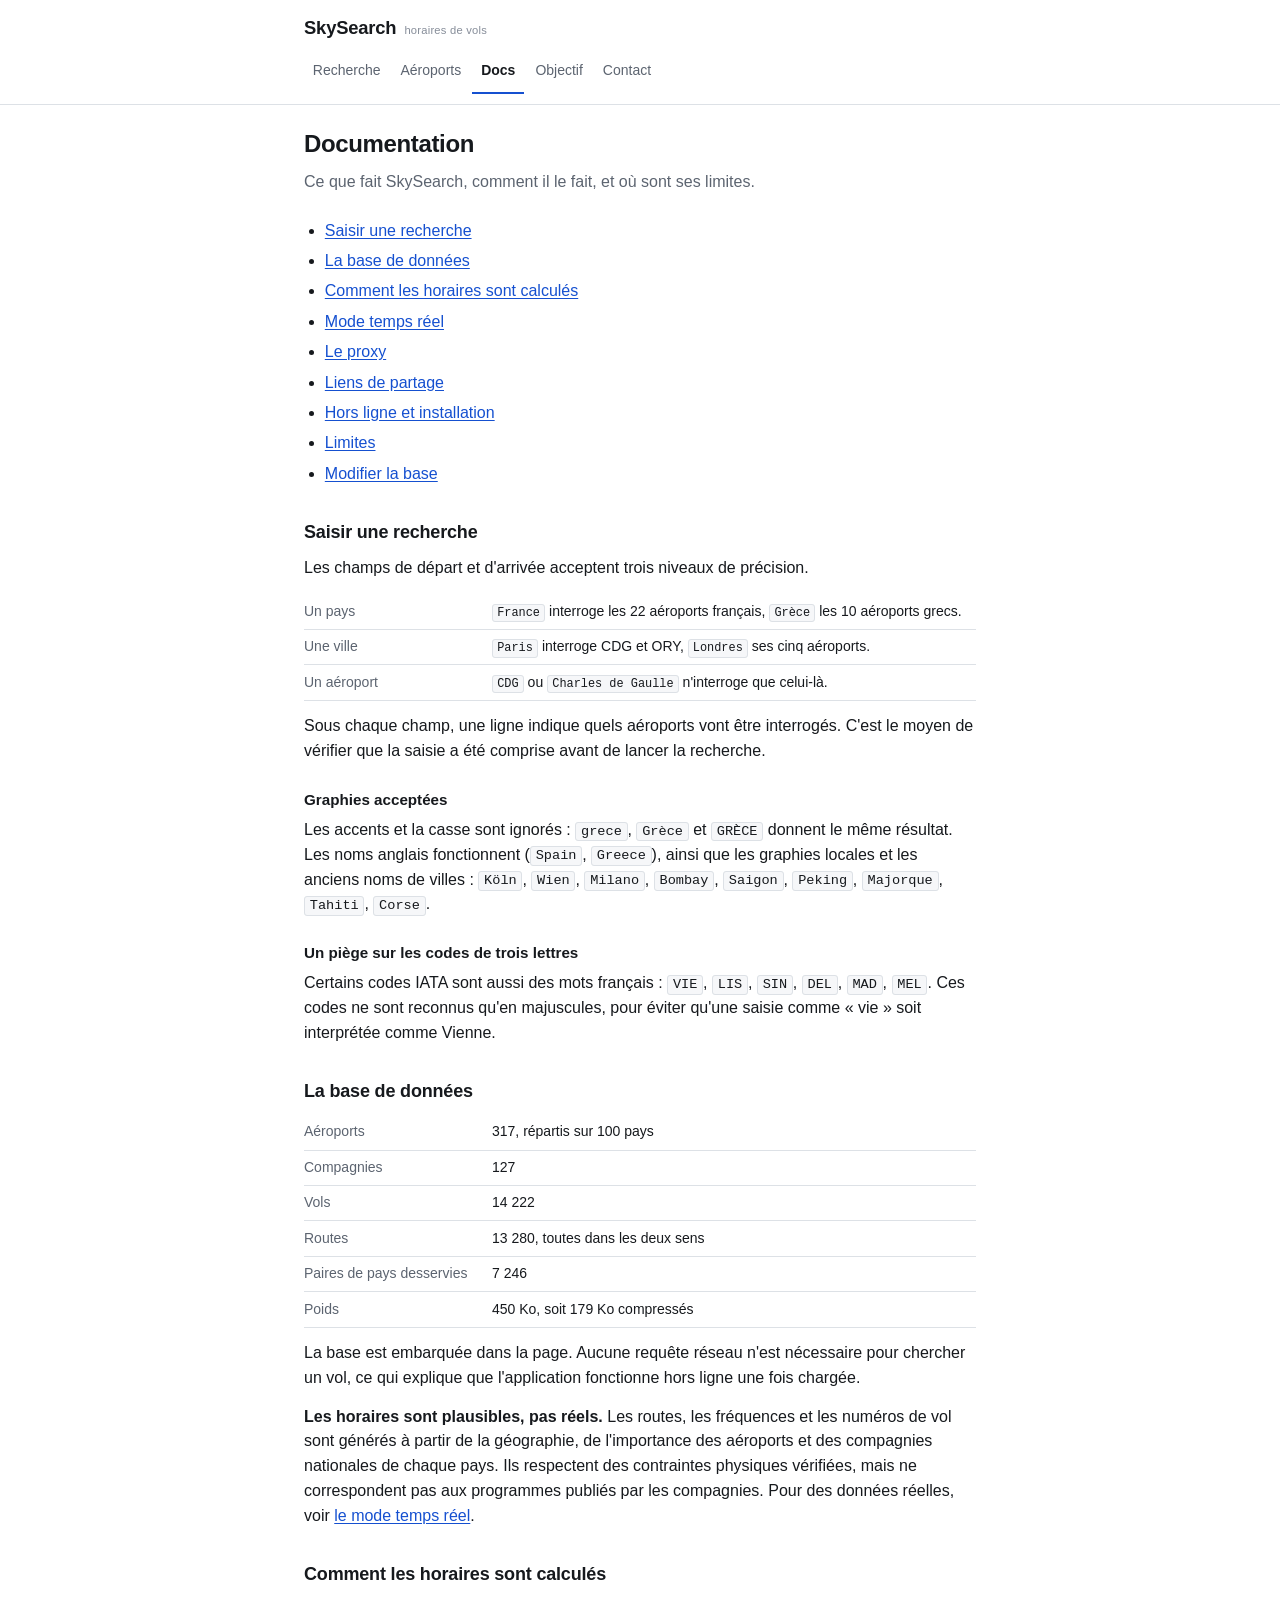
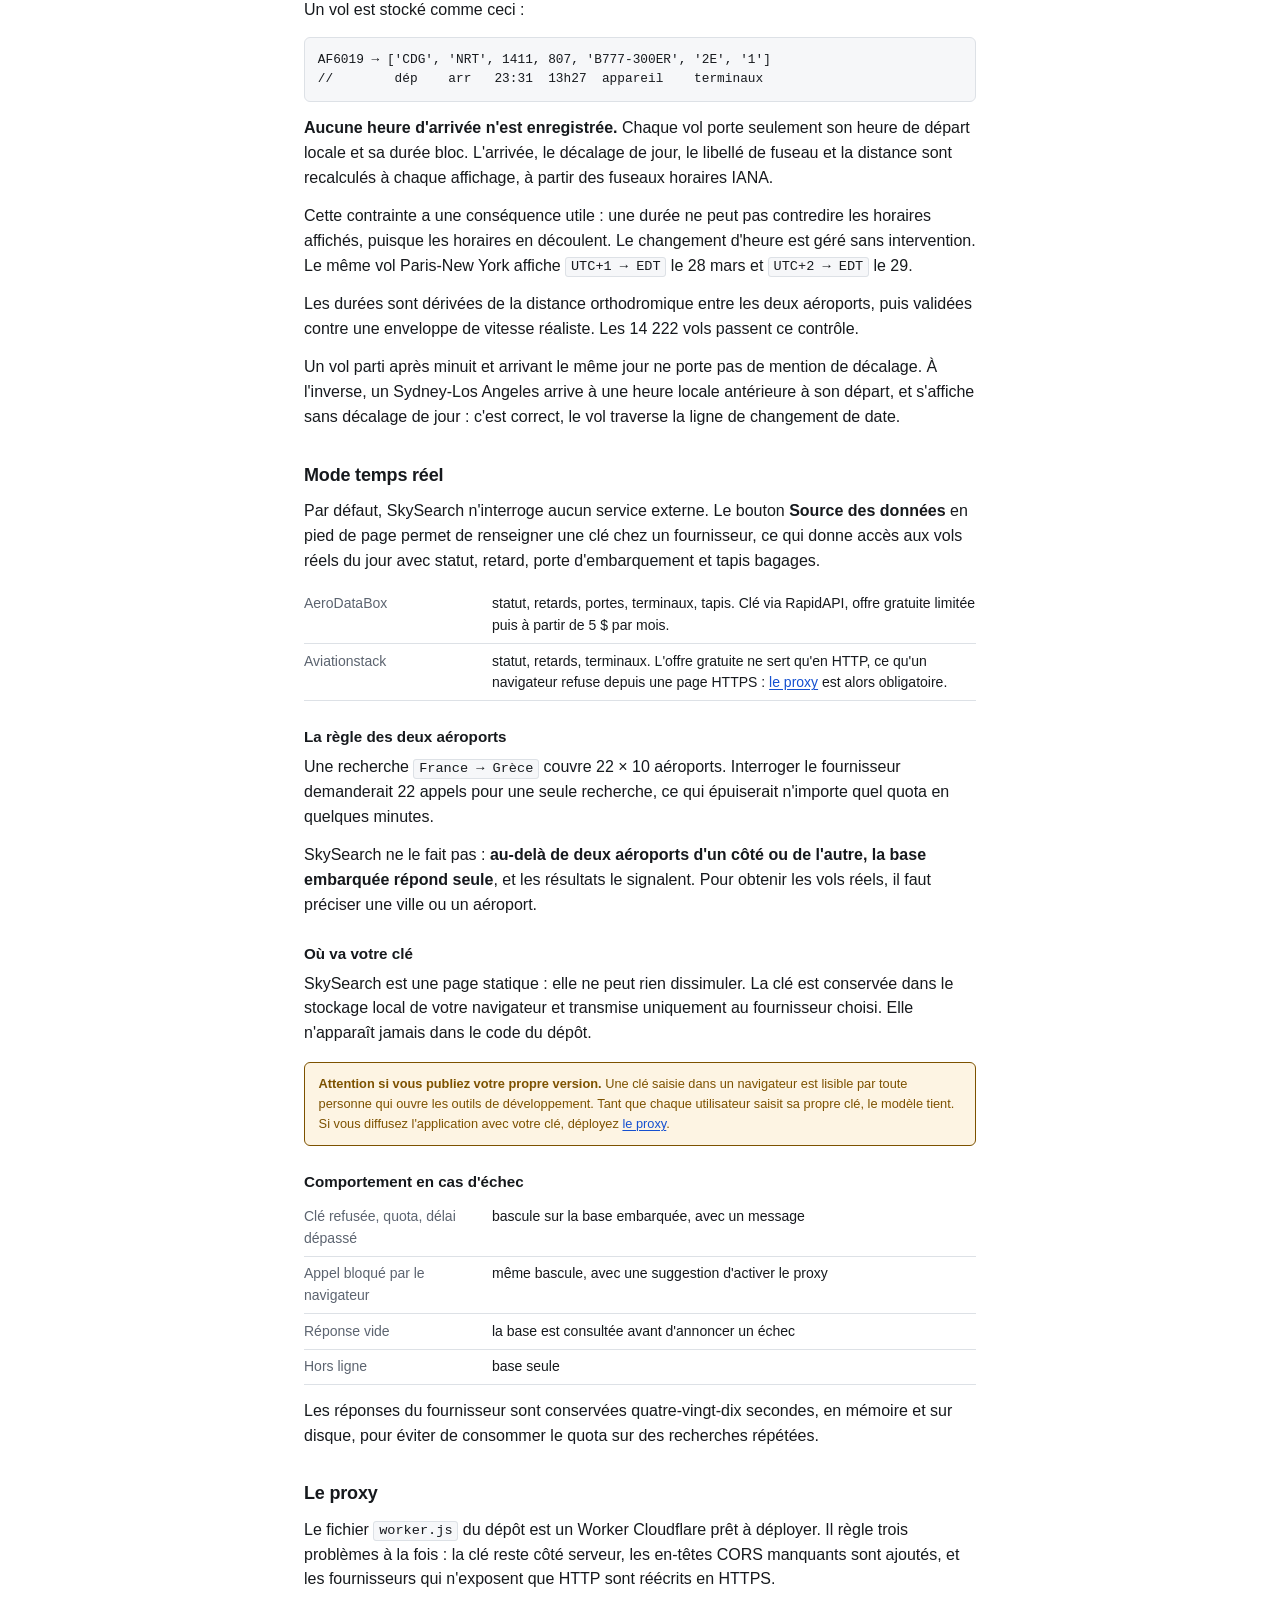
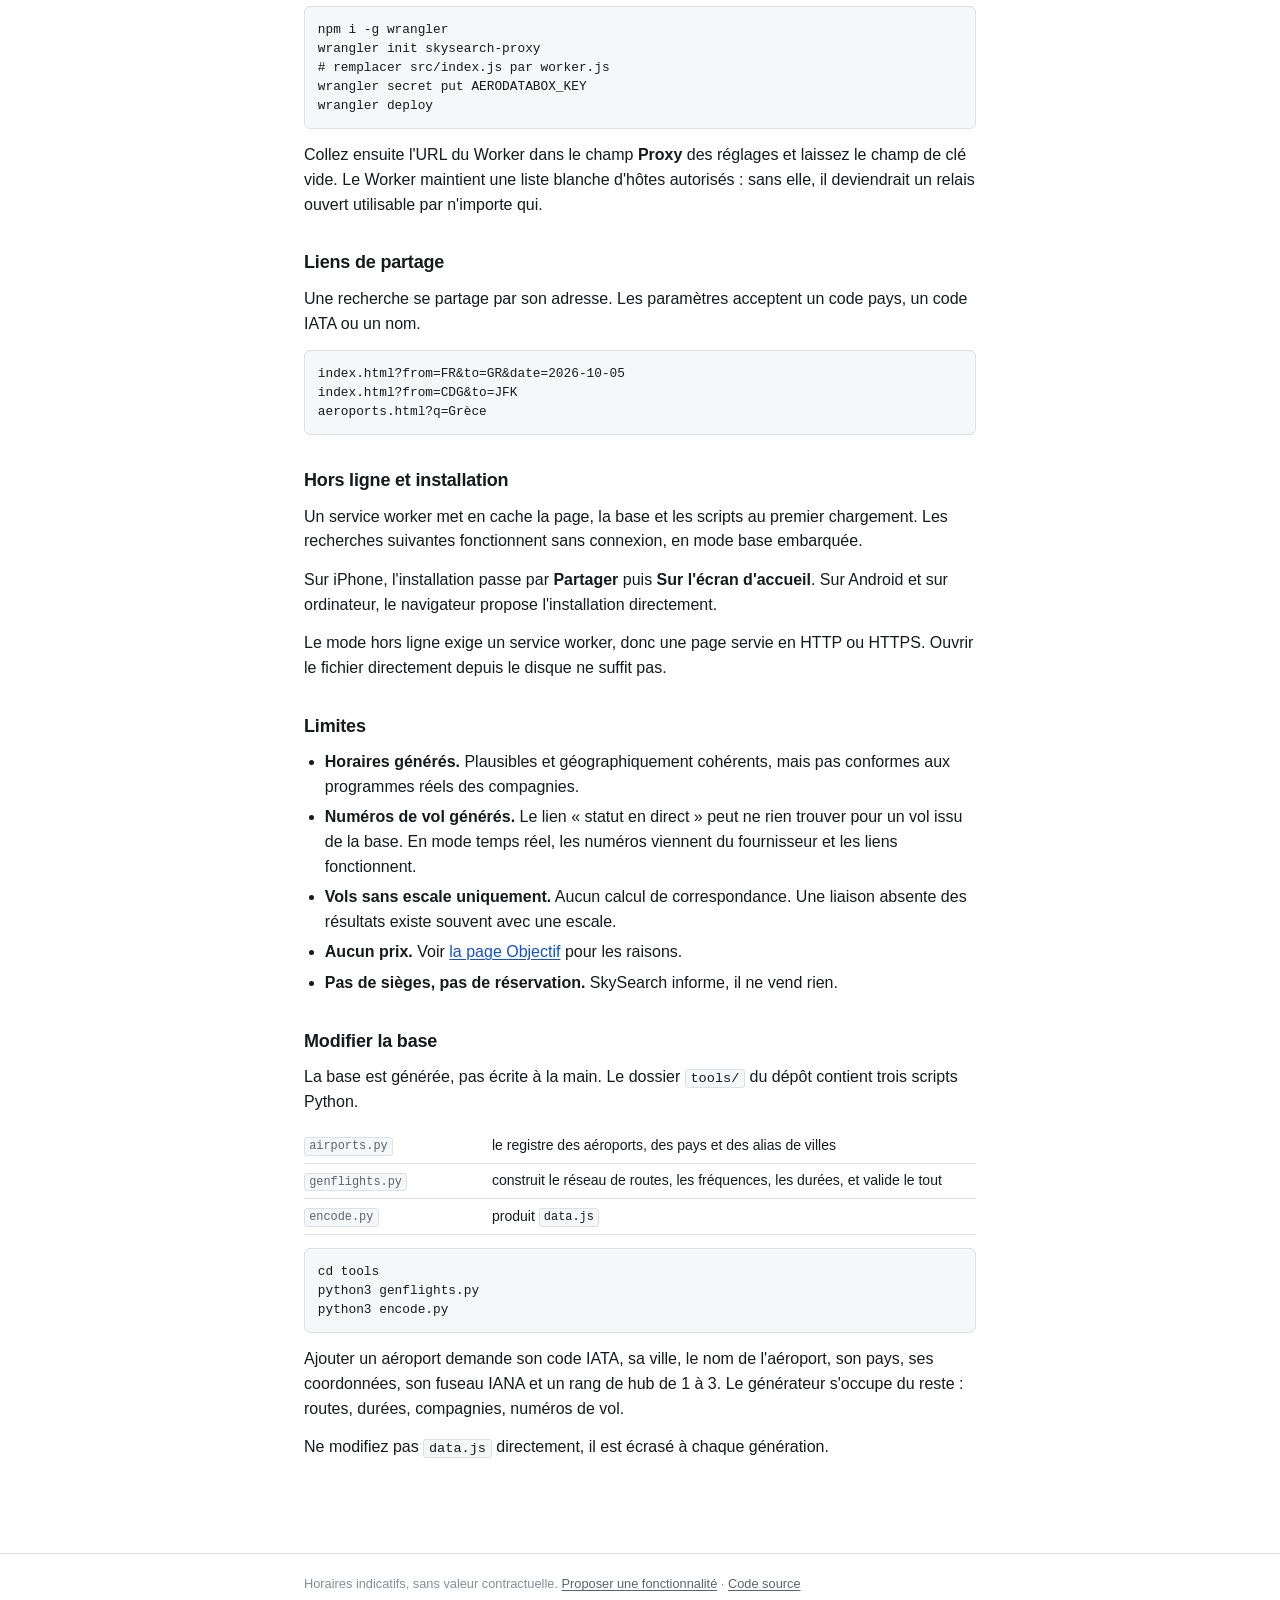
==== docs.html @ 19f8f8ce "v5: design sobre, adaptation iPhone, pages docs/aeroports/objectif/contact Co-Authored-By: Claude Op" ====
<!DOCTYPE html>
<html lang="fr">
<head>
<meta charset="UTF-8">
<meta name="viewport" content="width=device-width, initial-scale=1, viewport-fit=cover">
<title>Documentation — SkySearch</title>
<meta name="description" content="Comment fonctionne SkySearch : saisie, base de données, calcul des horaires, mode temps réel, proxy.">
<link rel="manifest" href="./manifest.json">
<meta name="theme-color" content="#ffffff" media="(prefers-color-scheme: light)">
<meta name="theme-color" content="#16181c" media="(prefers-color-scheme: dark)">
<meta name="apple-mobile-web-app-capable" content="yes">
<meta name="mobile-web-app-capable" content="yes">
<meta name="apple-mobile-web-app-title" content="SkySearch">
<link rel="icon" href="./icon-192.svg" type="image/svg+xml">
<link rel="apple-touch-icon" href="./icon-192.svg">
<link rel="stylesheet" href="./style.css">
</head>
<body>
<a class="skip" href="#main">Aller au contenu</a>

<header class="top">
  <div class="top-in">
    <a class="brand" href="./index.html">SkySearch <small>horaires de vols</small></a>
    <nav class="main" aria-label="Navigation principale">
      <ul>
        <li><a href="./index.html">Recherche</a></li>
        <li><a href="./aeroports.html">Aéroports</a></li>
        <li><a href="./docs.html" aria-current="page">Docs</a></li>
        <li><a href="./objectif.html">Objectif</a></li>
        <li><a href="./contact.html">Contact</a></li>
      </ul>
    </nav>
  </div>
</header>

<main id="main">
<div class="wrap">

  <h1>Documentation</h1>
  <p class="lead">Ce que fait SkySearch, comment il le fait, et où sont ses limites.</p>

  <nav aria-label="Sommaire">
    <ul class="body">
      <li><a href="#saisie">Saisir une recherche</a></li>
      <li><a href="#donnees">La base de données</a></li>
      <li><a href="#horaires">Comment les horaires sont calculés</a></li>
      <li><a href="#temps-reel">Mode temps réel</a></li>
      <li><a href="#proxy">Le proxy</a></li>
      <li><a href="#liens">Liens de partage</a></li>
      <li><a href="#hors-ligne">Hors ligne et installation</a></li>
      <li><a href="#limites">Limites</a></li>
      <li><a href="#contribuer">Modifier la base</a></li>
    </ul>
  </nav>

  <h2 id="saisie">Saisir une recherche</h2>
  <p>Les champs de départ et d'arrivée acceptent trois niveaux de précision.</p>
  <dl class="facts">
    <div><dt>Un pays</dt><dd><code>France</code> interroge les 22 aéroports français,
      <code>Grèce</code> les 10 aéroports grecs.</dd></div>
    <div><dt>Une ville</dt><dd><code>Paris</code> interroge CDG et ORY,
      <code>Londres</code> ses cinq aéroports.</dd></div>
    <div><dt>Un aéroport</dt><dd><code>CDG</code> ou <code>Charles de Gaulle</code>
      n'interroge que celui-là.</dd></div>
  </dl>
  <p>Sous chaque champ, une ligne indique quels aéroports vont être interrogés. C'est le moyen
    de vérifier que la saisie a été comprise avant de lancer la recherche.</p>

  <h3>Graphies acceptées</h3>
  <p>Les accents et la casse sont ignorés : <code>grece</code>, <code>Grèce</code> et
    <code>GRÈCE</code> donnent le même résultat. Les noms anglais fonctionnent
    (<code>Spain</code>, <code>Greece</code>), ainsi que les graphies locales et les anciens noms
    de villes : <code>Köln</code>, <code>Wien</code>, <code>Milano</code>, <code>Bombay</code>,
    <code>Saigon</code>, <code>Peking</code>, <code>Majorque</code>, <code>Tahiti</code>,
    <code>Corse</code>.</p>

  <h3>Un piège sur les codes de trois lettres</h3>
  <p>Certains codes IATA sont aussi des mots français : <code>VIE</code>, <code>LIS</code>,
    <code>SIN</code>, <code>DEL</code>, <code>MAD</code>, <code>MEL</code>. Ces codes ne sont
    reconnus qu'en majuscules, pour éviter qu'une saisie comme « vie » soit interprétée comme
    Vienne.</p>

  <h2 id="donnees">La base de données</h2>
  <dl class="facts">
    <div><dt>Aéroports</dt><dd>317, répartis sur 100 pays</dd></div>
    <div><dt>Compagnies</dt><dd>127</dd></div>
    <div><dt>Vols</dt><dd>14 222</dd></div>
    <div><dt>Routes</dt><dd>13 280, toutes dans les deux sens</dd></div>
    <div><dt>Paires de pays desservies</dt><dd>7 246</dd></div>
    <div><dt>Poids</dt><dd>450 Ko, soit 179 Ko compressés</dd></div>
  </dl>
  <p>La base est embarquée dans la page. Aucune requête réseau n'est nécessaire pour chercher
    un vol, ce qui explique que l'application fonctionne hors ligne une fois chargée.</p>
  <p><b>Les horaires sont plausibles, pas réels.</b> Les routes, les fréquences et les numéros
    de vol sont générés à partir de la géographie, de l'importance des aéroports et des
    compagnies nationales de chaque pays. Ils respectent des contraintes physiques vérifiées,
    mais ne correspondent pas aux programmes publiés par les compagnies.
    Pour des données réelles, voir <a href="#temps-reel">le mode temps réel</a>.</p>

  <h2 id="horaires">Comment les horaires sont calculés</h2>
  <p>Un vol est stocké comme ceci :</p>
  <pre><code>AF6019 → ['CDG', 'NRT', 1411, 807, 'B777-300ER', '2E', '1']
//        dép    arr   23:31  13h27  appareil    terminaux</code></pre>
  <p><b>Aucune heure d'arrivée n'est enregistrée.</b> Chaque vol porte seulement son heure de
    départ locale et sa durée bloc. L'arrivée, le décalage de jour, le libellé de fuseau et la
    distance sont recalculés à chaque affichage, à partir des fuseaux horaires IANA.</p>
  <p>Cette contrainte a une conséquence utile : une durée ne peut pas contredire les horaires
    affichés, puisque les horaires en découlent. Le changement d'heure est géré sans
    intervention. Le même vol Paris-New York affiche <code>UTC+1 → EDT</code> le 28 mars
    et <code>UTC+2 → EDT</code> le 29.</p>
  <p>Les durées sont dérivées de la distance orthodromique entre les deux aéroports, puis
    validées contre une enveloppe de vitesse réaliste. Les 14 222 vols passent ce contrôle.</p>
  <p>Un vol parti après minuit et arrivant le même jour ne porte pas de mention de décalage.
    À l'inverse, un Sydney-Los Angeles arrive à une heure locale antérieure à son départ, et
    s'affiche sans décalage de jour : c'est correct, le vol traverse la ligne de changement
    de date.</p>

  <h2 id="temps-reel">Mode temps réel</h2>
  <p>Par défaut, SkySearch n'interroge aucun service externe. Le bouton
    <b>Source des données</b> en pied de page permet de renseigner une clé chez un fournisseur,
    ce qui donne accès aux vols réels du jour avec statut, retard, porte d'embarquement et
    tapis bagages.</p>
  <dl class="facts">
    <div><dt>AeroDataBox</dt><dd>statut, retards, portes, terminaux, tapis.
      Clé via RapidAPI, offre gratuite limitée puis à partir de 5 $ par mois.</dd></div>
    <div><dt>Aviationstack</dt><dd>statut, retards, terminaux. L'offre gratuite ne sert
      qu'en HTTP, ce qu'un navigateur refuse depuis une page HTTPS :
      <a href="#proxy">le proxy</a> est alors obligatoire.</dd></div>
  </dl>

  <h3>La règle des deux aéroports</h3>
  <p>Une recherche <code>France → Grèce</code> couvre 22 × 10 aéroports. Interroger le
    fournisseur demanderait 22 appels pour une seule recherche, ce qui épuiserait n'importe
    quel quota en quelques minutes.</p>
  <p>SkySearch ne le fait pas : <b>au-delà de deux aéroports d'un côté ou de l'autre, la base
    embarquée répond seule</b>, et les résultats le signalent. Pour obtenir les vols réels,
    il faut préciser une ville ou un aéroport.</p>

  <h3>Où va votre clé</h3>
  <p>SkySearch est une page statique : elle ne peut rien dissimuler. La clé est conservée dans
    le stockage local de votre navigateur et transmise uniquement au fournisseur choisi. Elle
    n'apparaît jamais dans le code du dépôt.</p>
  <p class="notice warn"><b>Attention si vous publiez votre propre version.</b> Une clé saisie
    dans un navigateur est lisible par toute personne qui ouvre les outils de développement.
    Tant que chaque utilisateur saisit sa propre clé, le modèle tient. Si vous diffusez
    l'application avec votre clé, déployez <a href="#proxy">le proxy</a>.</p>

  <h3>Comportement en cas d'échec</h3>
  <dl class="facts">
    <div><dt>Clé refusée, quota, délai dépassé</dt><dd>bascule sur la base embarquée,
      avec un message</dd></div>
    <div><dt>Appel bloqué par le navigateur</dt><dd>même bascule, avec une suggestion
      d'activer le proxy</dd></div>
    <div><dt>Réponse vide</dt><dd>la base est consultée avant d'annoncer un échec</dd></div>
    <div><dt>Hors ligne</dt><dd>base seule</dd></div>
  </dl>
  <p>Les réponses du fournisseur sont conservées quatre-vingt-dix secondes, en mémoire et sur
    disque, pour éviter de consommer le quota sur des recherches répétées.</p>

  <h2 id="proxy">Le proxy</h2>
  <p>Le fichier <code>worker.js</code> du dépôt est un Worker Cloudflare prêt à déployer. Il
    règle trois problèmes à la fois : la clé reste côté serveur, les en-têtes CORS manquants
    sont ajoutés, et les fournisseurs qui n'exposent que HTTP sont réécrits en HTTPS.</p>
  <pre><code>npm i -g wrangler
wrangler init skysearch-proxy
# remplacer src/index.js par worker.js
wrangler secret put AERODATABOX_KEY
wrangler deploy</code></pre>
  <p>Collez ensuite l'URL du Worker dans le champ <b>Proxy</b> des réglages et laissez le champ
    de clé vide. Le Worker maintient une liste blanche d'hôtes autorisés : sans elle, il
    deviendrait un relais ouvert utilisable par n'importe qui.</p>

  <h2 id="liens">Liens de partage</h2>
  <p>Une recherche se partage par son adresse. Les paramètres acceptent un code pays, un code
    IATA ou un nom.</p>
  <pre><code>index.html?from=FR&amp;to=GR&amp;date=2026-10-05
index.html?from=CDG&amp;to=JFK
aeroports.html?q=Grèce</code></pre>

  <h2 id="hors-ligne">Hors ligne et installation</h2>
  <p>Un service worker met en cache la page, la base et les scripts au premier chargement.
    Les recherches suivantes fonctionnent sans connexion, en mode base embarquée.</p>
  <p>Sur iPhone, l'installation passe par <b>Partager</b> puis <b>Sur l'écran d'accueil</b>.
    Sur Android et sur ordinateur, le navigateur propose l'installation directement.</p>
  <p>Le mode hors ligne exige un service worker, donc une page servie en HTTP ou HTTPS.
    Ouvrir le fichier directement depuis le disque ne suffit pas.</p>

  <h2 id="limites">Limites</h2>
  <ul class="body">
    <li><b>Horaires générés.</b> Plausibles et géographiquement cohérents, mais pas conformes
      aux programmes réels des compagnies.</li>
    <li><b>Numéros de vol générés.</b> Le lien « statut en direct » peut ne rien trouver pour
      un vol issu de la base. En mode temps réel, les numéros viennent du fournisseur et les
      liens fonctionnent.</li>
    <li><b>Vols sans escale uniquement.</b> Aucun calcul de correspondance. Une liaison absente
      des résultats existe souvent avec une escale.</li>
    <li><b>Aucun prix.</b> Voir <a href="./objectif.html#prix">la page Objectif</a> pour les
      raisons.</li>
    <li><b>Pas de sièges, pas de réservation.</b> SkySearch informe, il ne vend rien.</li>
  </ul>

  <h2 id="contribuer">Modifier la base</h2>
  <p>La base est générée, pas écrite à la main. Le dossier <code>tools/</code> du dépôt contient
    trois scripts Python.</p>
  <dl class="facts">
    <div><dt><code>airports.py</code></dt><dd>le registre des aéroports, des pays et des
      alias de villes</dd></div>
    <div><dt><code>genflights.py</code></dt><dd>construit le réseau de routes, les fréquences,
      les durées, et valide le tout</dd></div>
    <div><dt><code>encode.py</code></dt><dd>produit <code>data.js</code></dd></div>
  </dl>
  <pre><code>cd tools
python3 genflights.py
python3 encode.py</code></pre>
  <p>Ajouter un aéroport demande son code IATA, sa ville, le nom de l'aéroport, son pays, ses
    coordonnées, son fuseau IANA et un rang de hub de 1 à 3. Le générateur s'occupe du reste :
    routes, durées, compagnies, numéros de vol.</p>
  <p>Ne modifiez pas <code>data.js</code> directement, il est écrasé à chaque génération.</p>

</div>
</main>

<footer class="bottom">
  <div class="wrap">
    <p>Horaires indicatifs, sans valeur contractuelle.
      <a href="./contact.html">Proposer une fonctionnalité</a> ·
      <a href="https://github.com/njegou/skysearch1" target="_blank" rel="noopener noreferrer">Code source</a></p>
  </div>
</footer>
</body>
</html>
---- style.css ----
/* SkySearch — feuille de style unique.
   Parti pris : une page de consultation, pas une vitrine. Typographie
   système, une seule couleur d'accent, aucune animation décorative.
   Le contraste et la lisibilité passent avant tout effet. */

:root {
  --bg: #ffffff;
  --panel: #f6f7f9;
  --text: #16191d;
  --text2: #5c6470;
  --text3: #868d99;
  --border: #dde1e6;
  --border2: #868d97;
  --accent: #1550d0;
  --accent-bg: #eef3fd;
  --ok: #0a6c43;
  --ok-bg: #eaf6f0;
  --warn: #7d5200;
  --warn-bg: #fdf4e3;
  --bad: #a8201f;
  --bad-bg: #fdeeee;

  --sat: env(safe-area-inset-top, 0px);
  --sab: env(safe-area-inset-bottom, 0px);
  --sal: env(safe-area-inset-left, 0px);
  --sar: env(safe-area-inset-right, 0px);

  --sans: -apple-system, BlinkMacSystemFont, "Segoe UI", Roboto, Helvetica, Arial, sans-serif;
  --mono: ui-monospace, SFMono-Regular, "SF Mono", Menlo, Consolas, monospace;
}

@media (prefers-color-scheme: dark) {
  :root {
    --bg: #16181c;
    --panel: #1e2126;
    --text: #e7e9ec;
    --text2: #a5acb8;
    --text3: #828a96;
    --border: #2d3238;
    --border2: #6b7179;
    --accent: #83aaff;
    --accent-bg: #1b2436;
    --ok: #5fd3a0;
    --ok-bg: #152a22;
    --warn: #e0b263;
    --warn-bg: #2a2317;
    --bad: #f0908f;
    --bad-bg: #2d1b1c;
  }
}

* { box-sizing: border-box; }

html {
  /* iOS : empêche le redimensionnement automatique en paysage */
  -webkit-text-size-adjust: 100%;
  text-size-adjust: 100%;
  background: var(--bg);
}

body {
  margin: 0;
  font-family: var(--sans);
  font-size: 16px;
  line-height: 1.55;
  color: var(--text);
  background: var(--bg);
  -webkit-font-smoothing: antialiased;
  /* iOS : supprime le flash bleu au tap, les états :active le remplacent */
  -webkit-tap-highlight-color: transparent;
  padding-left: var(--sal);
  padding-right: var(--sar);
}

.wrap {
  max-width: 44rem;
  margin: 0 auto;
  padding: 0 1rem;
}

a { color: var(--accent); text-decoration: underline; text-underline-offset: 2px; }
a:hover { text-decoration-thickness: 2px; }

:focus-visible {
  outline: 2px solid var(--accent);
  outline-offset: 2px;
  border-radius: 3px;
}

.sr-only {
  position: absolute; width: 1px; height: 1px; padding: 0; margin: -1px;
  overflow: hidden; clip: rect(0, 0, 0, 0); white-space: nowrap; border: 0;
}

.skip {
  position: absolute; left: -9999px; top: 0; z-index: 50;
  background: var(--accent); color: #fff; padding: .7rem 1rem;
  text-decoration: none; font-weight: 600;
}
.skip:focus { left: 0; }

/* ---------- En-tête et navigation ---------- */
header.top {
  border-bottom: 1px solid var(--border);
  padding-top: var(--sat);
  background: var(--bg);
}
.top-in {
  max-width: 44rem; margin: 0 auto;
  padding: .85rem 1rem .6rem;
}
.brand {
  display: flex; align-items: baseline; gap: .5rem;
  font-size: 1.15rem; font-weight: 700; letter-spacing: -.01em;
  color: var(--text); text-decoration: none;
}
.brand:hover { text-decoration: none; }
.brand small {
  font-size: .7rem; font-weight: 400; color: var(--text3);
  letter-spacing: .02em;
}

nav.main { margin-top: .5rem; }
nav.main ul {
  display: flex; flex-wrap: wrap; gap: 0 .15rem;
  list-style: none; margin: 0; padding: 0;
}
nav.main a {
  display: flex; align-items: center;
  /* 44px de haut minimum : recommandation tactile Apple */
  min-height: 2.75rem;
  padding: .5rem .55rem;
  font-size: .875rem;
  white-space: nowrap;
  color: var(--text2);
  text-decoration: none;
  border-bottom: 2px solid transparent;
}
nav.main a:hover { color: var(--text); }
nav.main a[aria-current="page"] {
  color: var(--text); font-weight: 600;
  border-bottom-color: var(--accent);
}

main { padding: 1.25rem 0 2.5rem; }

/* ---------- Titres et texte courant ---------- */
h1 { font-size: 1.5rem; font-weight: 700; margin: 0 0 .5rem; letter-spacing: -.015em; }
h2 { font-size: 1.125rem; font-weight: 700; margin: 2rem 0 .6rem; letter-spacing: -.01em; }
h3 { font-size: .95rem; font-weight: 700; margin: 1.5rem 0 .4rem; }
h2:first-child, h3:first-child { margin-top: 0; }
p { margin: 0 0 .85rem; }
.lead { color: var(--text2); margin-bottom: 1.5rem; }
ul.body, ol.body { margin: 0 0 .85rem; padding-left: 1.3rem; }
ul.body li, ol.body li { margin-bottom: .35rem; }
code {
  font-family: var(--mono); font-size: .85em;
  background: var(--panel); border: 1px solid var(--border);
  border-radius: 3px; padding: .1em .35em;
}
pre {
  font-family: var(--mono); font-size: .8rem; line-height: 1.5;
  background: var(--panel); border: 1px solid var(--border);
  border-radius: 6px; padding: .8rem; overflow-x: auto;
  -webkit-overflow-scrolling: touch; margin: 0 0 .85rem;
}
pre code { background: none; border: 0; padding: 0; font-size: inherit; }
hr { border: 0; border-top: 1px solid var(--border); margin: 2rem 0; }

/* ---------- Formulaire ---------- */
form.search { margin: 0 0 1.25rem; }
.field { margin-bottom: .85rem; position: relative; }
.field label {
  display: block; font-size: .8rem; font-weight: 600;
  color: var(--text2); margin-bottom: .3rem;
}

/* 16px minimum : en dessous, iOS zoome au focus */
input[type="text"], input[type="date"], input[type="email"],
input[type="url"], input[type="password"], select, textarea {
  width: 100%;
  font-family: var(--sans);
  font-size: 16px;
  line-height: 1.4;
  color: var(--text);
  background: var(--bg);
  border: 1px solid var(--border2);
  border-radius: 6px;
  padding: .7rem .75rem;
  min-height: 2.75rem;
  -webkit-appearance: none;
  appearance: none;
}
textarea { min-height: 7rem; resize: vertical; }
select {
  background-image: linear-gradient(45deg, transparent 50%, var(--text2) 50%),
                    linear-gradient(135deg, var(--text2) 50%, transparent 50%);
  background-position: calc(100% - 1.1rem) 1.15rem, calc(100% - .75rem) 1.15rem;
  background-size: 6px 6px, 6px 6px;
  background-repeat: no-repeat;
  padding-right: 2.25rem;
}
input:focus, select:focus, textarea:focus {
  outline: none;
  border-color: var(--accent);
  box-shadow: 0 0 0 3px var(--accent-bg);
}
/* iOS affiche un sélecteur natif pour les dates ; on neutralise son icône */
input[type="date"]::-webkit-date-and-time-value { text-align: left; }
input[type="date"]::-webkit-calendar-picker-indicator { opacity: .55; cursor: pointer; }

.hint { font-size: .8rem; color: var(--text3); margin: .3rem 0 0; }
.resolved { font-size: .8rem; color: var(--ok); margin: .3rem 0 0; display: none; }
.resolved.on { display: block; }
.resolved code { background: none; border: 0; padding: 0; color: inherit; }

button {
  font-family: var(--sans); font-size: 1rem;
  min-height: 2.75rem;
  border-radius: 6px;
  cursor: pointer;
  touch-action: manipulation;
}
button.primary {
  width: 100%;
  background: var(--accent); color: #fff;
  border: 1px solid var(--accent);
  font-weight: 600;
  padding: .7rem 1rem;
}
button.primary:active { opacity: .85; }
button.primary:disabled { opacity: .5; cursor: default; }
button.ghost {
  background: var(--bg); color: var(--text);
  border: 1px solid var(--border2);
  padding: .5rem .8rem; font-size: .875rem;
}
button.ghost:active { background: var(--panel); }
.row2 { display: flex; gap: .5rem; }
.row2 > * { flex: 1; }

.swap-row { display: flex; justify-content: flex-end; margin: -.4rem 0 .5rem; }
.swap-row button {
  background: none; border: 0; color: var(--accent);
  font-size: .8rem; padding: .4rem .2rem; min-height: 2.25rem;
  text-decoration: underline; text-underline-offset: 2px;
}

/* ---------- Autocomplétion ---------- */
.ac {
  position: absolute; left: 0; right: 0; top: 100%; z-index: 20;
  margin-top: 2px;
  background: var(--bg);
  border: 1px solid var(--border2);
  border-radius: 6px;
  box-shadow: 0 6px 20px rgba(0, 0, 0, .12);
  max-height: 17rem; overflow-y: auto;
  -webkit-overflow-scrolling: touch;
  display: none;
}
.ac.on { display: block; }
.ac button {
  display: flex; align-items: baseline; gap: .5rem;
  width: 100%; text-align: left;
  background: none; border: 0;
  border-bottom: 1px solid var(--border);
  border-radius: 0;
  padding: .6rem .7rem;
  font-size: .9rem; color: var(--text);
  min-height: 2.75rem;
}
.ac button:last-child { border-bottom: 0; }
.ac button:hover, .ac button.sel { background: var(--accent-bg); }
.ac .t { flex: 1; min-width: 0; overflow: hidden; text-overflow: ellipsis; white-space: nowrap; }
.ac .t b { font-weight: 600; }
.ac .s { display: block; font-size: .75rem; color: var(--text3); font-weight: 400; }
.ac .k {
  font-family: var(--mono); font-size: .7rem; color: var(--text3);
  flex-shrink: 0;
}

/* ---------- Résultats ---------- */
.summary {
  border: 1px solid var(--border);
  border-left: 3px solid var(--accent);
  background: var(--panel);
  border-radius: 0 6px 6px 0;
  padding: .7rem .85rem;
  font-size: .875rem;
  margin-bottom: 1rem;
}
.summary p { margin: 0; }
.summary .meta { color: var(--text2); font-size: .8rem; margin-top: .25rem; }

.results-head {
  display: flex; align-items: baseline; justify-content: space-between;
  gap: .75rem; flex-wrap: wrap;
  margin-bottom: .5rem;
}
.results-head .n { font-size: .875rem; color: var(--text2); }
.results-head .n b { color: var(--text); }
.sorts { display: flex; gap: .4rem; align-items: center; }
.sorts span { font-size: .8rem; color: var(--text3); }
.sorts button {
  background: none; border: 0; border-bottom: 1px solid transparent;
  color: var(--text2); font-size: .8rem; padding: .35rem .1rem;
  min-height: 2.25rem; border-radius: 0;
}
.sorts button[aria-pressed="true"] {
  color: var(--text); font-weight: 600; border-bottom-color: var(--accent);
}

ol.flights { list-style: none; margin: 0; padding: 0; border-top: 1px solid var(--border); }
li.flight { border-bottom: 1px solid var(--border); padding: .8rem 0; }
li.flight.off { opacity: .55; }

.fl-top {
  display: flex; align-items: baseline; justify-content: space-between;
  gap: .6rem; margin-bottom: .4rem;
}
.fl-id { font-size: .875rem; }
.fl-id b { font-family: var(--mono); font-weight: 600; font-size: .95rem; }
.fl-id span { color: var(--text2); }
.badge {
  flex-shrink: 0; font-size: .7rem; font-weight: 600;
  padding: .1rem .4rem; border-radius: 3px;
  border: 1px solid;
}
.b-plan { color: var(--text2); background: var(--panel); border-color: var(--border); }
.b-air  { color: var(--ok);   background: var(--ok-bg);   border-color: var(--ok); }
.b-late { color: var(--warn); background: var(--warn-bg); border-color: var(--warn); }
.b-off  { color: var(--bad);  background: var(--bad-bg);  border-color: var(--bad); }

.fl-leg {
  display: grid;
  grid-template-columns: 1fr auto 1fr;
  gap: .5rem;
  align-items: baseline;
}
.fl-time { font-size: 1.25rem; font-weight: 600; font-variant-numeric: tabular-nums; }
.fl-time .was {
  display: block; font-size: .75rem; font-weight: 400;
  color: var(--text3); text-decoration: line-through;
}
.fl-code { font-family: var(--mono); font-size: .8rem; color: var(--text2); }
.fl-place { font-size: .8rem; color: var(--text2); }
.fl-arrow { color: var(--text3); font-size: .9rem; padding: 0 .1rem; }
.fl-right { text-align: right; }
.fl-plus { font-size: .75rem; color: var(--warn); }
.fl-facts {
  font-size: .8rem; color: var(--text2);
  margin-top: .45rem;
}
.fl-facts span::after { content: " · "; color: var(--text3); }
.fl-facts span:last-child::after { content: ""; }
.fl-links { margin-top: .45rem; font-size: .8rem; }
.fl-links { margin-top: .2rem; display: flex; flex-wrap: wrap; gap: 0 1rem; }
.fl-links a, .fl-links button {
  font-size: .8rem;
  background: none; border: 0; border-radius: 0;
  padding: .45rem 0; min-height: 0;
  color: var(--accent); text-decoration: underline; text-underline-offset: 3px;
  font-family: var(--sans);
}

.notice {
  font-size: .8rem; color: var(--text2);
  background: var(--panel); border: 1px solid var(--border);
  border-radius: 6px; padding: .7rem .85rem; margin-top: 1rem;
}
.notice b { color: var(--text); }
.notice.warn { background: var(--warn-bg); border-color: var(--warn); color: var(--warn); }
.notice.warn b { color: var(--warn); }

.empty { padding: 1.25rem 0; }
.empty h2 { margin-top: 0; }
.empty ul { list-style: none; margin: .75rem 0 0; padding: 0; }
.empty li { margin-bottom: .4rem; }
.empty li a, .empty li button {
  background: none; border: 0; padding: 0; min-height: 0;
  color: var(--accent); text-decoration: underline; text-underline-offset: 2px;
  font-size: .9rem; font-family: var(--sans); text-align: left;
}

.loading { font-size: .875rem; color: var(--text2); padding: 1rem 0; }

/* ---------- Raccourcis et récents ---------- */
.shortcuts { margin-bottom: 1.25rem; }
.shortcuts h2 { font-size: .8rem; font-weight: 600; color: var(--text2); margin: 0 0 .4rem; }
.shortcuts ul { display: flex; flex-wrap: wrap; gap: .4rem; list-style: none; margin: 0; padding: 0; }
.shortcuts button {
  background: var(--bg); border: 1px solid var(--border2);
  color: var(--text); font-size: .825rem;
  padding: .4rem .65rem; min-height: 2.25rem;
}
.shortcuts button:active { background: var(--panel); }
.shortcuts .clear { border-style: dashed; color: var(--text3); }

/* ---------- Tables ---------- */
table { width: 100%; border-collapse: collapse; font-size: .875rem; }
caption { text-align: left; font-size: .8rem; color: var(--text3); padding-bottom: .4rem; }
th, td { text-align: left; padding: .5rem .5rem .5rem 0; border-bottom: 1px solid var(--border); }
th { font-size: .75rem; font-weight: 600; color: var(--text2); text-transform: uppercase; letter-spacing: .03em; }
td.code { font-family: var(--mono); font-weight: 600; }
td.num { text-align: right; font-variant-numeric: tabular-nums; color: var(--text2); }
.table-scroll { overflow-x: auto; -webkit-overflow-scrolling: touch; }
.apn { color: var(--text3); font-size: .8rem; }
/* Sur écran étroit, la colonne Arrivées double Départs sur un réseau
   bidirectionnel : on la masque pour laisser respirer ville et pays. */
@media (max-width: 34rem) {
  th.opt, td.opt { display: none; }
  th, td { padding-right: .35rem; }
}

dl.facts { margin: 0 0 .85rem; }
dl.facts div { display: flex; gap: .75rem; padding: .4rem 0; border-bottom: 1px solid var(--border); font-size: .875rem; }
dl.facts dt { flex: 0 0 11rem; color: var(--text2); margin: 0; }
dl.facts dd { margin: 0; flex: 1; }
@media (max-width: 30rem) {
  dl.facts div { flex-direction: column; gap: .1rem; }
  dl.facts dt { flex: none; font-size: .8rem; }
}

/* ---------- Pied de page ---------- */
footer.bottom {
  border-top: 1px solid var(--border);
  margin-top: 2.5rem;
  padding: 1.25rem 0 calc(1.25rem + var(--sab));
  font-size: .8rem;
  color: var(--text3);
}
footer.bottom .wrap > p { margin: 0 0 .4rem; }
footer.bottom a { color: var(--text2); }

/* ---------- Divers ---------- */
.status {
  font-size: .75rem; color: var(--text3);
  display: inline-block;
}
#toast {
  position: fixed; left: 50%; transform: translateX(-50%);
  bottom: calc(1rem + var(--sab));
  background: var(--text); color: var(--bg);
  font-size: .875rem; padding: .6rem 1rem; border-radius: 6px;
  max-width: calc(100vw - 2rem); text-align: center;
  z-index: 40; opacity: 0; pointer-events: none;
  transition: opacity .18s;
}
#toast.on { opacity: 1; }

dialog {
  border: 1px solid var(--border2); border-radius: 8px;
  background: var(--bg); color: var(--text);
  padding: 1.1rem; width: calc(100% - 2rem); max-width: 28rem;
}
dialog::backdrop { background: rgba(0, 0, 0, .45); }
dialog h2 { margin-top: 0; }

@media (prefers-reduced-motion: reduce) {
  * { transition-duration: .001ms !important; animation-duration: .001ms !important; }
}
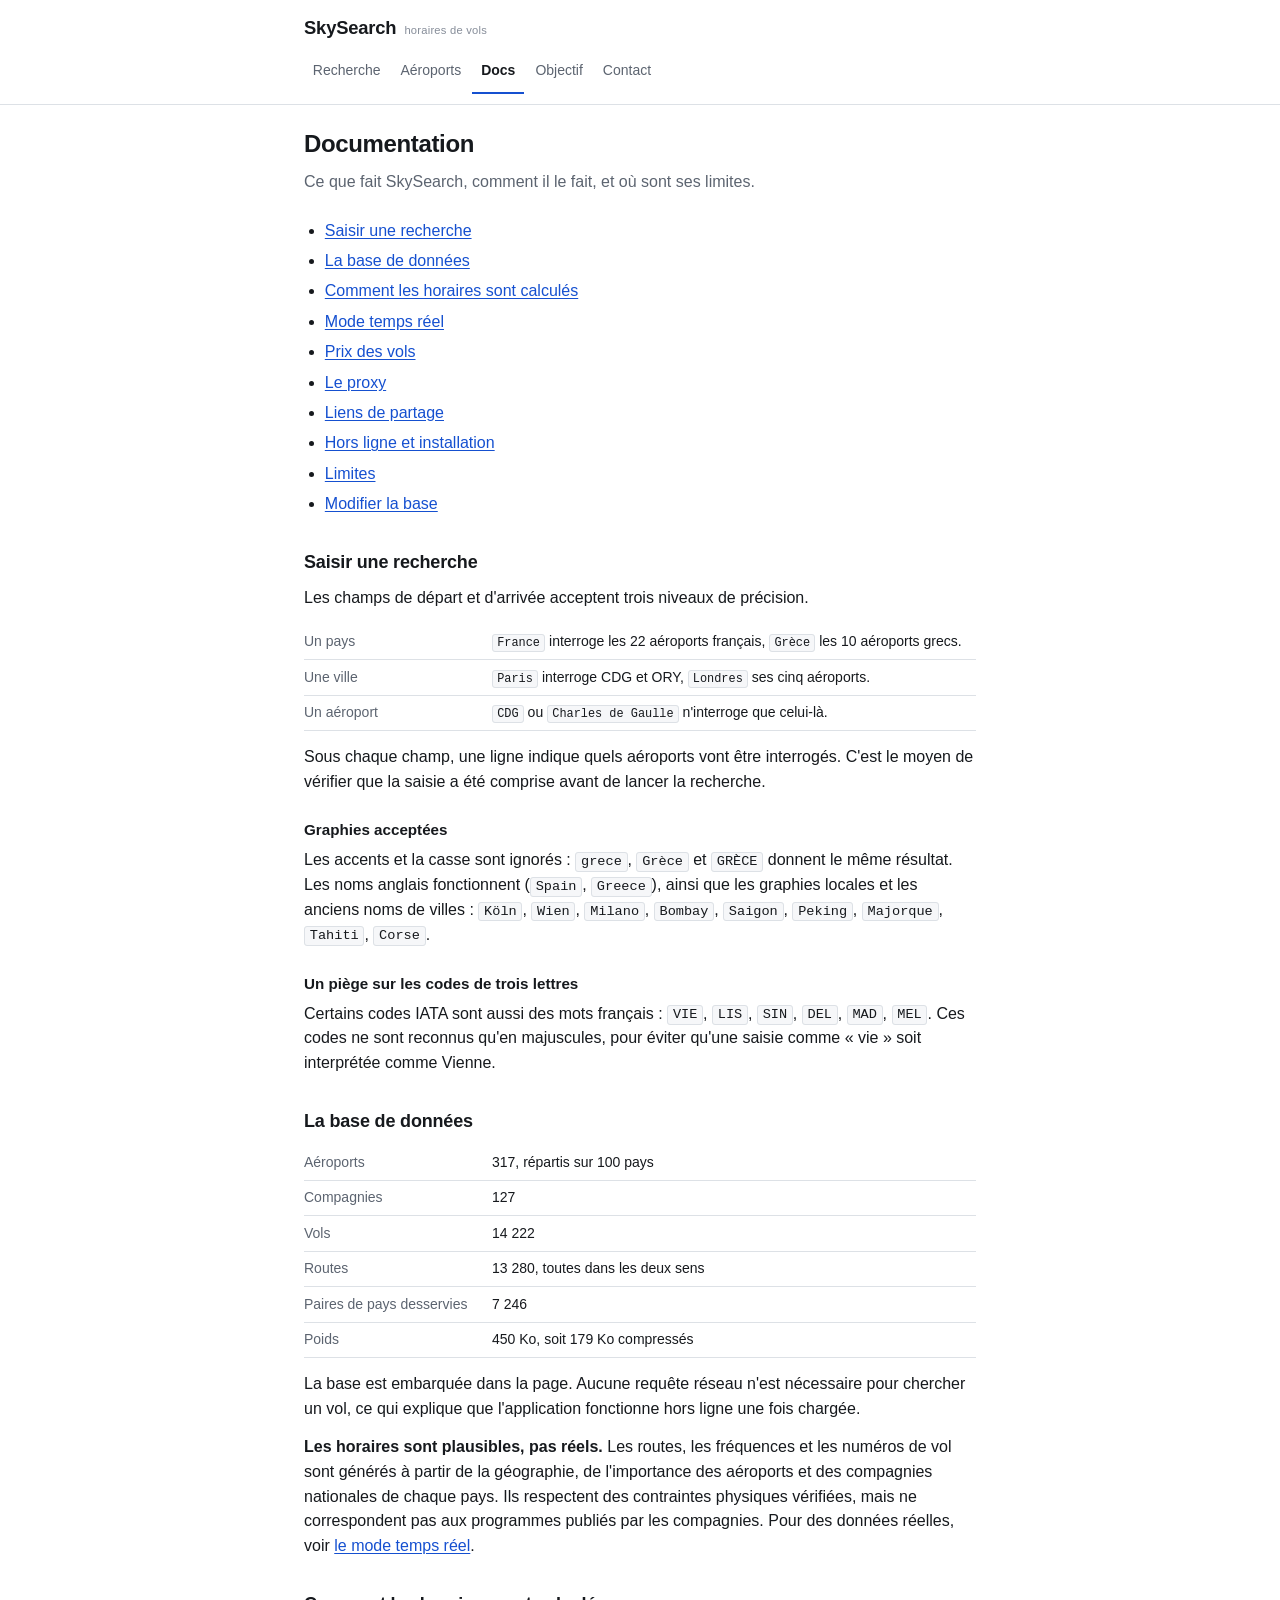
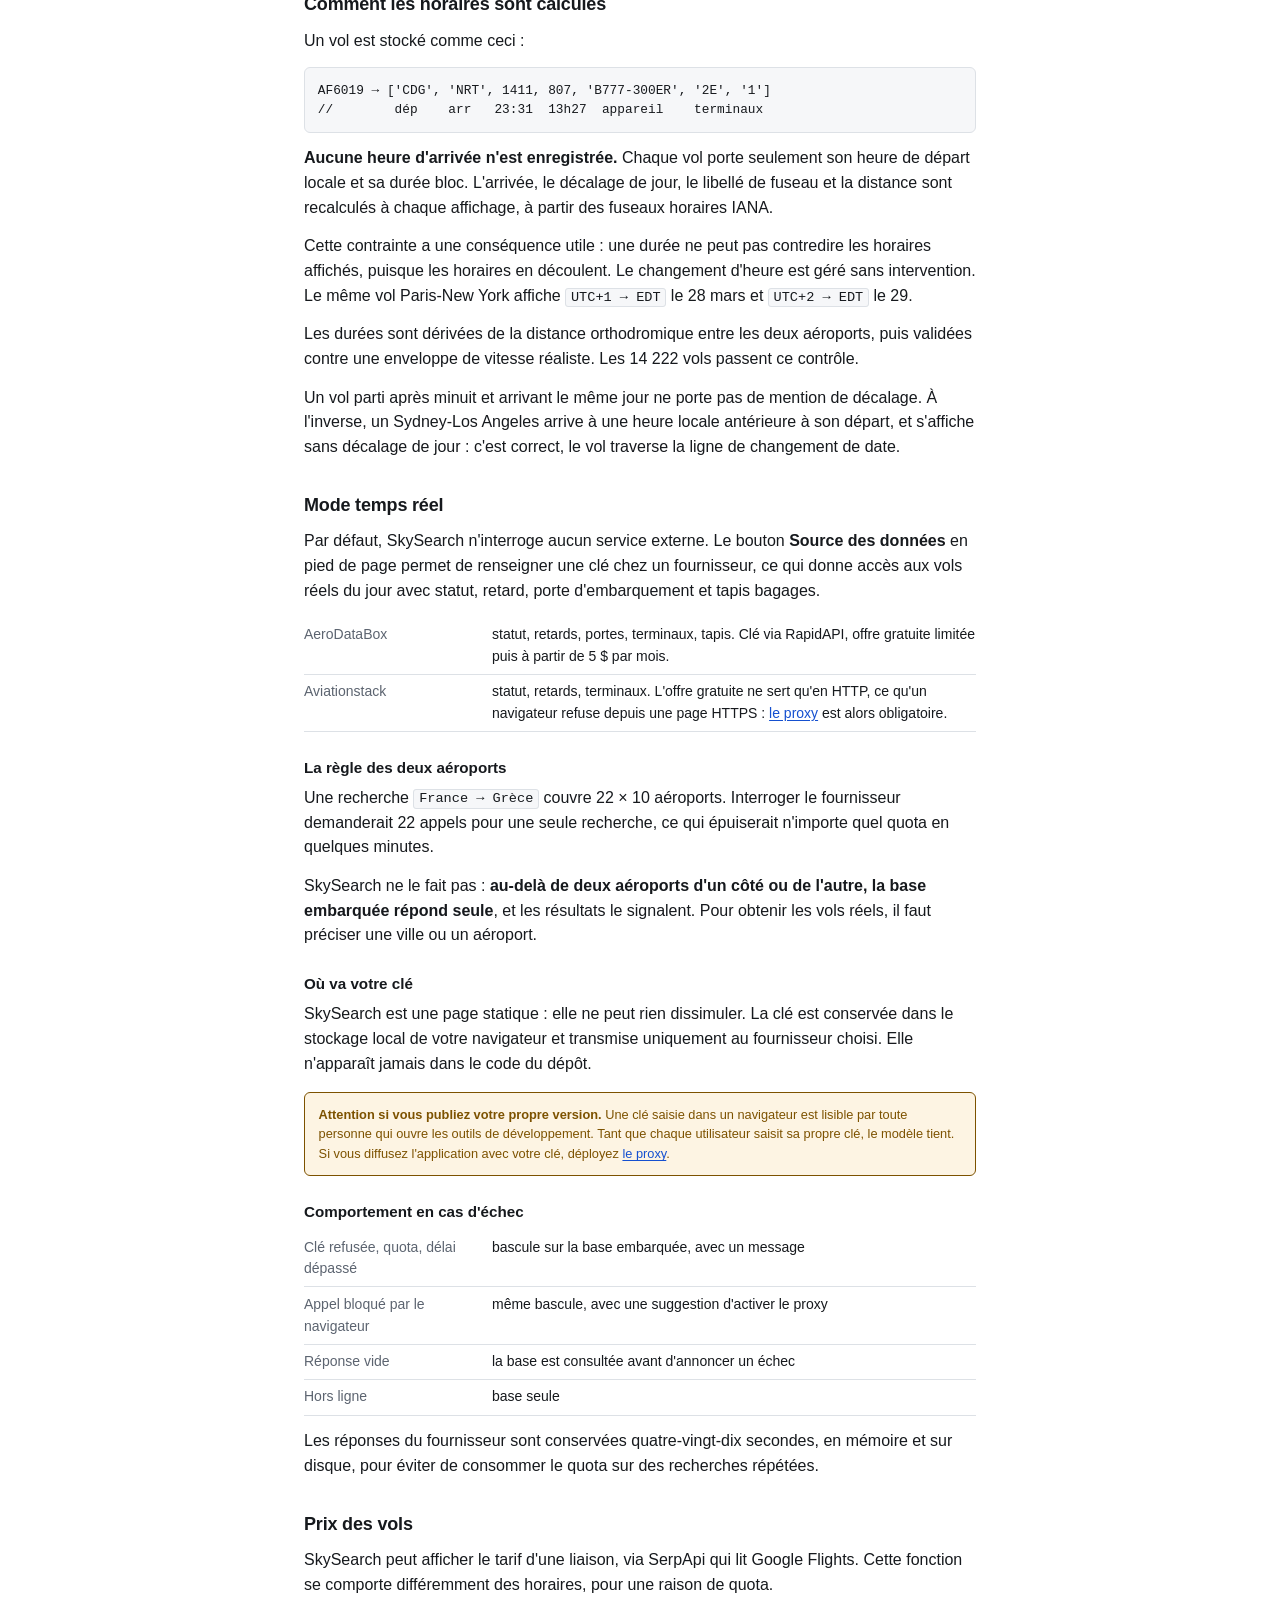
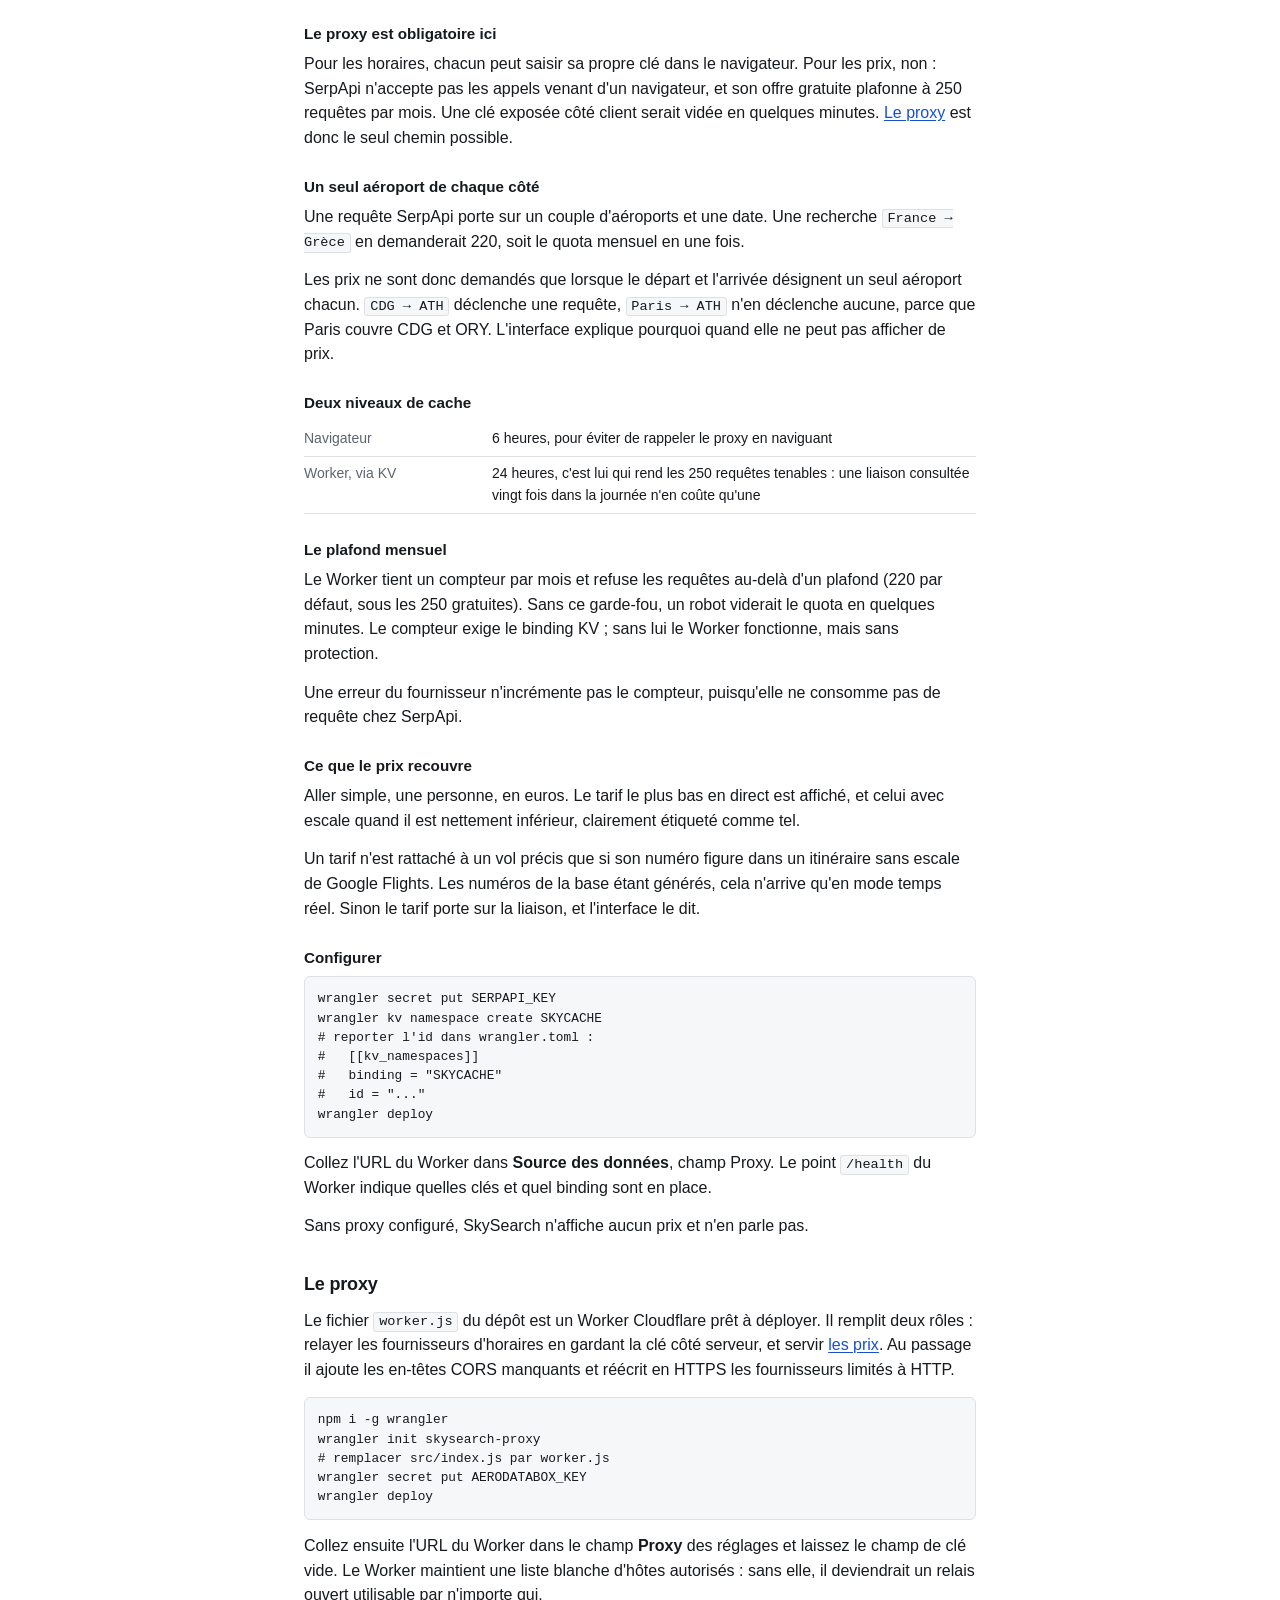
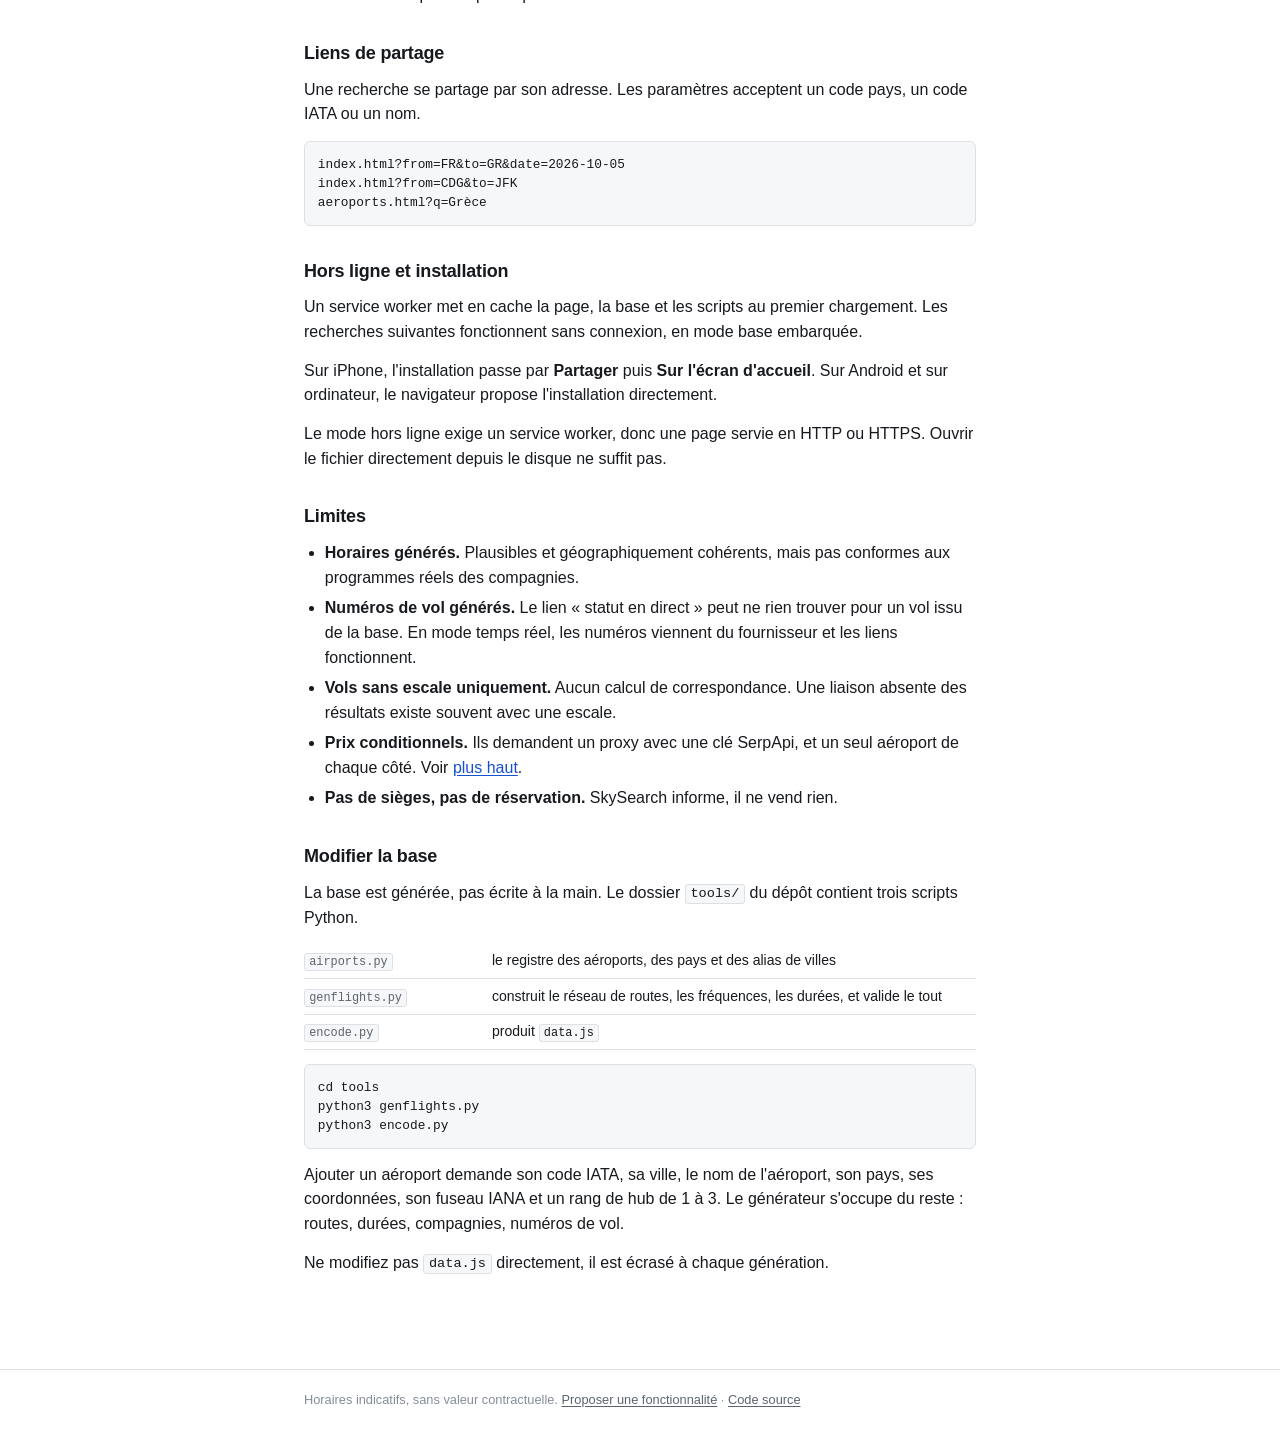
==== commit 083a68b3: "v6: prix via SerpApi, proxy obligatoire, cache et plafond mensuel" ====
--- a/docs.html
+++ b/docs.html
@@ -45,6 +45,7 @@
       <li><a href="#donnees">La base de données</a></li>
       <li><a href="#horaires">Comment les horaires sont calculés</a></li>
       <li><a href="#temps-reel">Mode temps réel</a></li>
+      <li><a href="#prix">Prix des vols</a></li>
       <li><a href="#proxy">Le proxy</a></li>
       <li><a href="#liens">Liens de partage</a></li>
       <li><a href="#hors-ligne">Hors ligne et installation</a></li>
@@ -157,10 +158,63 @@
   <p>Les réponses du fournisseur sont conservées quatre-vingt-dix secondes, en mémoire et sur
     disque, pour éviter de consommer le quota sur des recherches répétées.</p>
 
+  <h2 id="prix">Prix des vols</h2>
+  <p>SkySearch peut afficher le tarif d'une liaison, via SerpApi qui lit Google Flights.
+    Cette fonction se comporte différemment des horaires, pour une raison de quota.</p>
+
+  <h3>Le proxy est obligatoire ici</h3>
+  <p>Pour les horaires, chacun peut saisir sa propre clé dans le navigateur. Pour les prix, non :
+    SerpApi n'accepte pas les appels venant d'un navigateur, et son offre gratuite plafonne à
+    250 requêtes par mois. Une clé exposée côté client serait vidée en quelques minutes.
+    <a href="#proxy">Le proxy</a> est donc le seul chemin possible.</p>
+
+  <h3>Un seul aéroport de chaque côté</h3>
+  <p>Une requête SerpApi porte sur un couple d'aéroports et une date. Une recherche
+    <code>France → Grèce</code> en demanderait 220, soit le quota mensuel en une fois.</p>
+  <p>Les prix ne sont donc demandés que lorsque le départ et l'arrivée désignent un seul
+    aéroport chacun. <code>CDG → ATH</code> déclenche une requête,
+    <code>Paris → ATH</code> n'en déclenche aucune, parce que Paris couvre CDG et ORY.
+    L'interface explique pourquoi quand elle ne peut pas afficher de prix.</p>
+
+  <h3>Deux niveaux de cache</h3>
+  <dl class="facts">
+    <div><dt>Navigateur</dt><dd>6 heures, pour éviter de rappeler le proxy en naviguant</dd></div>
+    <div><dt>Worker, via KV</dt><dd>24 heures, c'est lui qui rend les 250 requêtes tenables :
+      une liaison consultée vingt fois dans la journée n'en coûte qu'une</dd></div>
+  </dl>
+
+  <h3>Le plafond mensuel</h3>
+  <p>Le Worker tient un compteur par mois et refuse les requêtes au-delà d'un plafond
+    (220 par défaut, sous les 250 gratuites). Sans ce garde-fou, un robot viderait le quota en
+    quelques minutes. Le compteur exige le binding KV ; sans lui le Worker fonctionne, mais
+    sans protection.</p>
+  <p>Une erreur du fournisseur n'incrémente pas le compteur, puisqu'elle ne consomme pas de
+    requête chez SerpApi.</p>
+
+  <h3>Ce que le prix recouvre</h3>
+  <p>Aller simple, une personne, en euros. Le tarif le plus bas en direct est affiché, et celui
+    avec escale quand il est nettement inférieur, clairement étiqueté comme tel.</p>
+  <p>Un tarif n'est rattaché à un vol précis que si son numéro figure dans un itinéraire sans
+    escale de Google Flights. Les numéros de la base étant générés, cela n'arrive qu'en mode
+    temps réel. Sinon le tarif porte sur la liaison, et l'interface le dit.</p>
+
+  <h3>Configurer</h3>
+  <pre><code>wrangler secret put SERPAPI_KEY
+wrangler kv namespace create SKYCACHE
+# reporter l'id dans wrangler.toml :
+#   [[kv_namespaces]]
+#   binding = "SKYCACHE"
+#   id = "..."
+wrangler deploy</code></pre>
+  <p>Collez l'URL du Worker dans <b>Source des données</b>, champ Proxy. Le point
+    <code>/health</code> du Worker indique quelles clés et quel binding sont en place.</p>
+  <p>Sans proxy configuré, SkySearch n'affiche aucun prix et n'en parle pas.</p>
+
   <h2 id="proxy">Le proxy</h2>
-  <p>Le fichier <code>worker.js</code> du dépôt est un Worker Cloudflare prêt à déployer. Il
-    règle trois problèmes à la fois : la clé reste côté serveur, les en-têtes CORS manquants
-    sont ajoutés, et les fournisseurs qui n'exposent que HTTP sont réécrits en HTTPS.</p>
+  <p>Le fichier <code>worker.js</code> du dépôt est un Worker Cloudflare prêt à déployer.
+    Il remplit deux rôles : relayer les fournisseurs d'horaires en gardant la clé côté serveur,
+    et servir <a href="#prix">les prix</a>. Au passage il ajoute les en-têtes CORS manquants et
+    réécrit en HTTPS les fournisseurs limités à HTTP.</p>
   <pre><code>npm i -g wrangler
 wrangler init skysearch-proxy
 # remplacer src/index.js par worker.js
@@ -194,8 +248,8 @@
       liens fonctionnent.</li>
     <li><b>Vols sans escale uniquement.</b> Aucun calcul de correspondance. Une liaison absente
       des résultats existe souvent avec une escale.</li>
-    <li><b>Aucun prix.</b> Voir <a href="./objectif.html#prix">la page Objectif</a> pour les
-      raisons.</li>
+    <li><b>Prix conditionnels.</b> Ils demandent un proxy avec une clé SerpApi, et un seul
+      aéroport de chaque côté. Voir <a href="#prix">plus haut</a>.</li>
     <li><b>Pas de sièges, pas de réservation.</b> SkySearch informe, il ne vend rien.</li>
   </ul>
 
--- a/style.css
+++ b/style.css
@@ -363,6 +363,29 @@
   font-family: var(--sans);
 }
 
+/* ---------- Prix ---------- */
+.pricebox {
+  border: 1px solid var(--border);
+  border-left: 3px solid var(--ok);
+  background: var(--ok-bg);
+  border-radius: 0 6px 6px 0;
+  padding: .7rem .85rem;
+  margin-bottom: 1rem;
+  font-size: .875rem;
+}
+.pricebox.err, .pricebox.loading-px {
+  border-left-color: var(--border2);
+  background: var(--panel);
+  color: var(--text2);
+}
+.pricebox p { margin: 0; }
+.px-main { font-size: 1rem; }
+.px-main b { font-size: 1.15rem; }
+.px-meta { font-size: .8rem; color: var(--text2); margin-top: .3rem !important; }
+.px-detail { display: block; font-size: .8rem; margin-top: .2rem; }
+.px-hint { font-size: .8rem; color: var(--text3); margin: -.5rem 0 1rem; }
+.px-tag { color: var(--ok); font-weight: 700; }
+
 .notice {
   font-size: .8rem; color: var(--text2);
   background: var(--panel); border: 1px solid var(--border);
